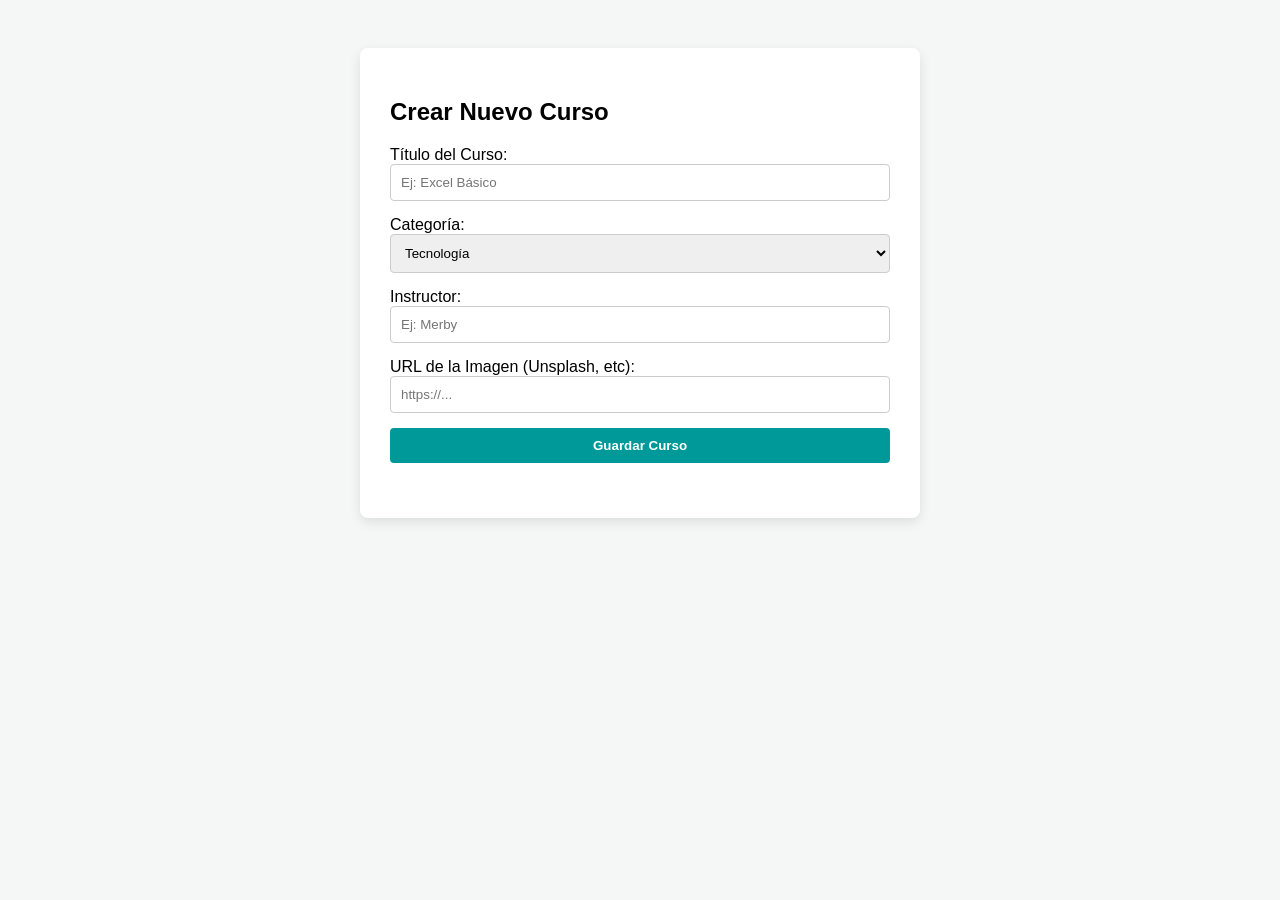
==== admin.html @ 97f037b5 "Create admin.html" ====
<!DOCTYPE html>
<html lang="es">
<head>
    <meta charset="UTF-8">
    <title>Admin - Nuevo Curso</title>
    <style>
        body { font-family: 'Inter', sans-serif; background: #f4f7f6; padding: 40px; }
        .admin-card { background: white; max-width: 500px; margin: 0 auto; padding: 30px; border-radius: 8px; box-shadow: 0 4px 12px rgba(0,0,0,0.1); }
        input, select, button { width: 100%; margin-bottom: 15px; padding: 10px; border: 1px solid #ccc; border-radius: 4px; box-sizing: border-box; }
        button { background: #009999; color: white; border: none; font-weight: bold; cursor: pointer; }
        button:hover { background: #007777; }
        #mensaje { text-align: center; font-weight: bold; margin-top: 10px; }
    </style>
</head>
<body>

<div class="admin-card">
    <h2>Crear Nuevo Curso</h2>
    <form id="courseForm">
        <label>Título del Curso:</label>
        <input type="text" id="title" required placeholder="Ej: Excel Básico">

        <label>Categoría:</label>
        <select id="category">
            <option value="tecnologia">Tecnología</option>
            <option value="liderazgo">Liderazgo</option>
            <option value="derechos">Derechos Humanos</option>
            <option value="finanzas">Finanzas</option>
        </select>

        <label>Instructor:</label>
        <input type="text" id="instructor" required placeholder="Ej: Merby">

        <label>URL de la Imagen (Unsplash, etc):</label>
        <input type="text" id="image_url" required placeholder="https://...">

        <button type="submit">Guardar Curso</button>
    </form>
    <div id="mensaje"></div>
</div>

<script>
    document.getElementById('courseForm').addEventListener('submit', async (e) => {
        e.preventDefault(); // Evita que la página recargue
        const btn = document.querySelector('button');
        const msgDiv = document.getElementById('mensaje');
        
        btn.textContent = "Guardando...";
        msgDiv.textContent = "";

        // Recolectar datos del form
        const datos = {
            title: document.getElementById('title').value,
            category: document.getElementById('category').value,
            instructor: document.getElementById('instructor').value,
            image_url: document.getElementById('image_url').value
        };

        try {
            // Enviar datos al backend
            const response = await fetch('https://api.ubuntuafroperuana.org/api/courses', {
                method: 'POST',
                headers: { 'Content-Type': 'application/json' },
                body: JSON.stringify(datos)
            });

            if(response.ok) {
                msgDiv.style.color = "green";
                msgDiv.textContent = "¡Curso creado con éxito!";
                document.getElementById('courseForm').reset(); // Limpiar formulario
            } else {
                msgDiv.style.color = "red";
                msgDiv.textContent = "Error al crear el curso.";
            }
        } catch (error) {
            msgDiv.style.color = "red";
            msgDiv.textContent = "Fallo de conexión con el servidor.";
        } finally {
            btn.textContent = "Guardar Curso";
        }
    });
</script>

</body>
</html>
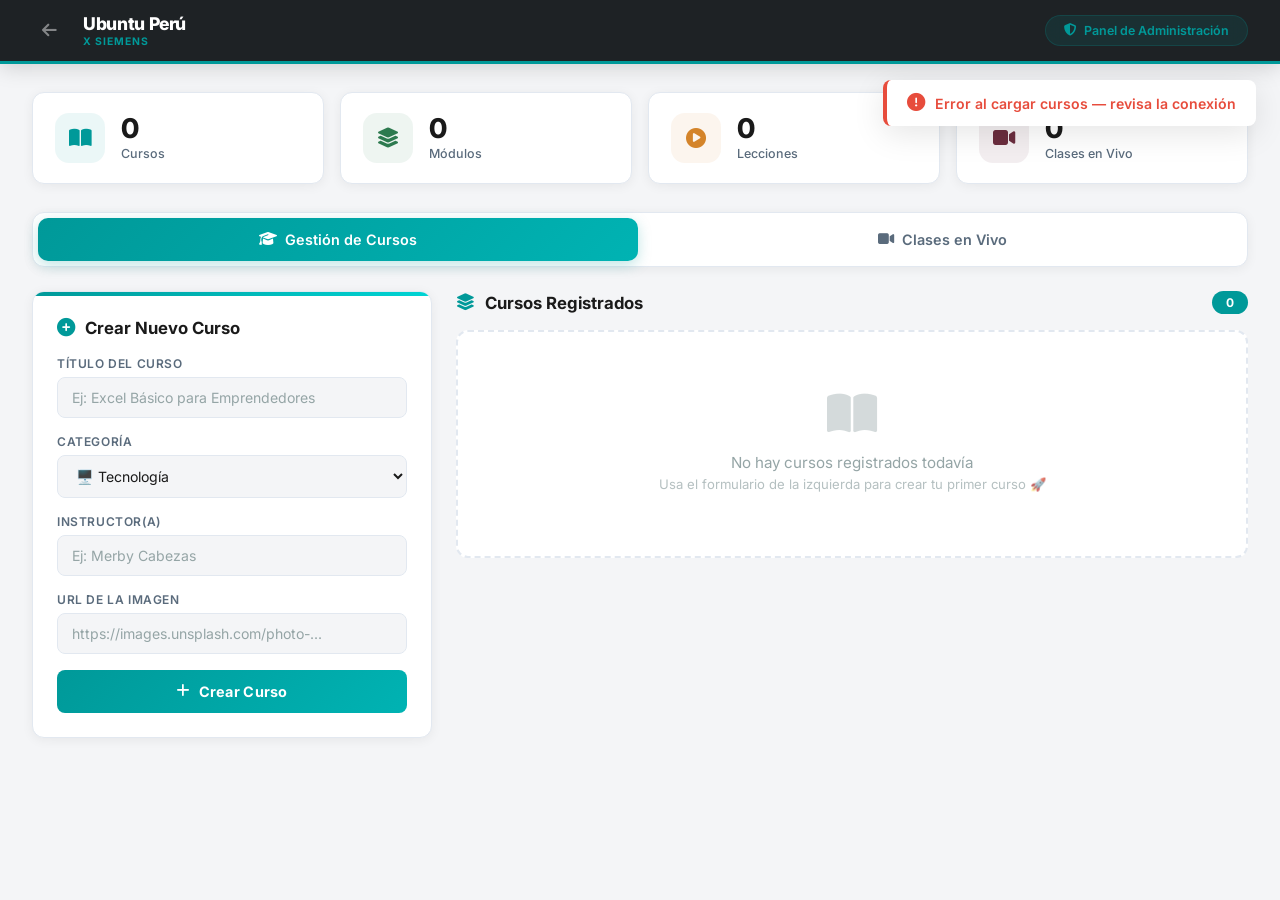
==== commit d914d60b: "Update admin.html" ====
--- a/admin.html
+++ b/admin.html
@@ -2,84 +2,1220 @@
 <html lang="es">
 <head>
     <meta charset="UTF-8">
-    <title>Admin - Nuevo Curso</title>
+    <meta name="viewport" content="width=device-width, initial-scale=1.0">
+    <title>Panel Admin — Ubuntu Perú E-Learning</title>
+    <meta name="description" content="Panel de administración para la plataforma educativa Ubuntu Perú.">
+    <link href="https://fonts.googleapis.com/css2?family=Inter:wght@300;400;500;600;700;800;900&display=swap" rel="stylesheet">
+    <link rel="stylesheet" href="https://cdnjs.cloudflare.com/ajax/libs/font-awesome/6.4.0/css/all.min.css">
     <style>
-        body { font-family: 'Inter', sans-serif; background: #f4f7f6; padding: 40px; }
-        .admin-card { background: white; max-width: 500px; margin: 0 auto; padding: 30px; border-radius: 8px; box-shadow: 0 4px 12px rgba(0,0,0,0.1); }
-        input, select, button { width: 100%; margin-bottom: 15px; padding: 10px; border: 1px solid #ccc; border-radius: 4px; box-sizing: border-box; }
-        button { background: #009999; color: white; border: none; font-weight: bold; cursor: pointer; }
-        button:hover { background: #007777; }
-        #mensaje { text-align: center; font-weight: bold; margin-top: 10px; }
+/* ═══════════════════════════════════════════════
+   UBUNTU PERÚ — ADMIN PANEL DESIGN SYSTEM
+   Premium, production-ready admin interface
+   ═══════════════════════════════════════════════ */
+
+:root {
+    --teal: #009999;
+    --teal-rgb: 0,153,153;
+    --teal-light: rgba(0,153,153,0.08);
+    --teal-glow: rgba(0,153,153,0.25);
+    --green: #2D7A4F;
+    --green-light: rgba(45,122,79,0.08);
+    --orange: #D4842A;
+    --orange-light: rgba(212,132,42,0.08);
+    --maroon: #6B2D3E;
+    --maroon-light: rgba(107,45,62,0.08);
+    --yellow: #E8A838;
+    --purple: #7c3aed;
+    --slate: #1E2225;
+    --slate-light: #2A3034;
+    --bg: #F4F5F7;
+    --card: #ffffff;
+    --text: #1a1a1a;
+    --text-sec: #5a6b7c;
+    --text-muted: #95a5a6;
+    --border: #e2e8f0;
+    --danger: #e74c3c;
+    --danger-light: rgba(231,76,60,0.08);
+    --radius: 12px;
+    --radius-sm: 8px;
+    --shadow: 0 2px 12px rgba(0,0,0,0.06);
+    --shadow-lg: 0 8px 32px rgba(0,0,0,0.1);
+    --transition: 0.3s cubic-bezier(0.25,0.8,0.25,1);
+}
+
+/* ── Reset ── */
+*,*::before,*::after { margin:0; padding:0; box-sizing:border-box; }
+body {
+    font-family: 'Inter', sans-serif;
+    background: var(--bg);
+    color: var(--text);
+    min-height: 100vh;
+    -webkit-font-smoothing: antialiased;
+}
+a { text-decoration:none; color:inherit; }
+button { cursor:pointer; border:none; background:none; font-family:inherit; }
+input, select, textarea { font-family:inherit; }
+::-webkit-scrollbar { width:6px; }
+::-webkit-scrollbar-track { background:transparent; }
+::-webkit-scrollbar-thumb { background:#cbd5e1; border-radius:4px; }
+
+/* ═══ HEADER ═══ */
+.admin-header {
+    background: var(--slate);
+    padding: 0 32px;
+    height: 64px;
+    display: flex;
+    align-items: center;
+    justify-content: space-between;
+    position: sticky;
+    top: 0;
+    z-index: 100;
+    border-bottom: 3px solid var(--teal);
+    box-shadow: 0 4px 20px rgba(0,0,0,0.15);
+}
+.header-left {
+    display: flex;
+    align-items: center;
+    gap: 16px;
+}
+.back-link {
+    color: rgba(255,255,255,0.45);
+    font-size: 1.05rem;
+    padding: 8px 10px;
+    border-radius: 8px;
+    transition: var(--transition);
+    display: flex;
+    align-items: center;
+}
+.back-link:hover { color: #fff; background: var(--slate-light); }
+.header-brand { display: flex; flex-direction: column; }
+.brand-name {
+    color: #fff;
+    font-weight: 800;
+    font-size: 1.1rem;
+    letter-spacing: -0.02em;
+    line-height: 1.2;
+}
+.brand-sub {
+    color: var(--teal);
+    font-size: 0.65rem;
+    font-weight: 700;
+    text-transform: uppercase;
+    letter-spacing: 0.1em;
+}
+.header-badge {
+    background: rgba(var(--teal-rgb),0.12);
+    color: var(--teal);
+    padding: 7px 18px;
+    border-radius: 50px;
+    font-size: 0.78rem;
+    font-weight: 600;
+    display: flex;
+    align-items: center;
+    gap: 8px;
+    border: 1px solid rgba(var(--teal-rgb),0.2);
+    backdrop-filter: blur(8px);
+}
+
+/* ═══ MAIN ═══ */
+.admin-main {
+    max-width: 1320px;
+    margin: 0 auto;
+    padding: 28px 32px 60px;
+}
+
+/* ═══ STATS ═══ */
+.stats-grid {
+    display: grid;
+    grid-template-columns: repeat(4, 1fr);
+    gap: 16px;
+    margin-bottom: 28px;
+}
+.stat-card {
+    background: var(--card);
+    border-radius: var(--radius);
+    padding: 20px 22px;
+    display: flex;
+    align-items: center;
+    gap: 16px;
+    box-shadow: var(--shadow);
+    transition: var(--transition);
+    border: 1px solid var(--border);
+}
+.stat-card:hover {
+    transform: translateY(-3px);
+    box-shadow: var(--shadow-lg);
+}
+.stat-icon {
+    width: 50px; height: 50px;
+    border-radius: 14px;
+    display: flex; align-items: center; justify-content: center;
+    font-size: 1.25rem;
+    flex-shrink: 0;
+}
+.teal-bg { background: var(--teal-light); color: var(--teal); }
+.green-bg { background: var(--green-light); color: var(--green); }
+.orange-bg { background: var(--orange-light); color: var(--orange); }
+.maroon-bg { background: var(--maroon-light); color: var(--maroon); }
+.stat-info { display: flex; flex-direction: column; }
+.stat-value { font-size: 1.7rem; font-weight: 800; letter-spacing: -0.03em; line-height: 1; }
+.stat-label { font-size: 0.78rem; color: var(--text-sec); font-weight: 500; margin-top: 4px; }
+
+/* ═══ TABS ═══ */
+.tabs-bar {
+    display: flex;
+    gap: 4px;
+    background: var(--card);
+    border-radius: var(--radius);
+    padding: 5px;
+    margin-bottom: 24px;
+    box-shadow: var(--shadow);
+    border: 1px solid var(--border);
+}
+.tab-btn {
+    flex: 1;
+    padding: 13px 20px;
+    border-radius: 10px;
+    font-size: 0.9rem;
+    font-weight: 600;
+    color: var(--text-sec);
+    transition: var(--transition);
+    display: flex; align-items: center; justify-content: center;
+    gap: 8px;
+}
+.tab-btn:hover { color: var(--text); background: var(--bg); }
+.tab-btn.active {
+    background: linear-gradient(135deg, var(--teal), #00b3b3);
+    color: #fff;
+    box-shadow: 0 4px 14px var(--teal-glow);
+}
+
+/* ═══ TAB PANELS ═══ */
+.tab-panel { display: none; animation: fadeSlideIn 0.4s ease; }
+.tab-panel.active { display: block; }
+@keyframes fadeSlideIn { from { opacity:0; transform:translateY(10px); } to { opacity:1; transform:translateY(0); } }
+
+/* ═══ ADMIN GRID ═══ */
+.admin-grid {
+    display: grid;
+    grid-template-columns: 400px 1fr;
+    gap: 24px;
+    align-items: start;
+}
+
+/* ═══ FORM CARD ═══ */
+.form-card {
+    background: var(--card);
+    border-radius: var(--radius);
+    box-shadow: var(--shadow);
+    overflow: hidden;
+    position: sticky;
+    top: 95px;
+    border: 1px solid var(--border);
+}
+.card-accent {
+    height: 4px;
+    background: linear-gradient(90deg, var(--teal), #00d4d4, var(--teal));
+    background-size: 200% 100%;
+    animation: shimmer 3s ease infinite;
+}
+@keyframes shimmer { 0%,100% { background-position:0% 50%; } 50% { background-position:100% 50%; } }
+.accent-maroon { background: linear-gradient(90deg, var(--maroon), #a34d66, var(--maroon)); background-size: 200% 100%; animation: shimmer 3s ease infinite; }
+.card-header { padding: 22px 24px 0; }
+.card-header h2 {
+    font-size: 1.05rem; font-weight: 700;
+    display: flex; align-items: center; gap: 10px;
+}
+.card-header h2 i { color: var(--teal); font-size: 1.15rem; }
+.form-card form { padding: 18px 24px 24px; }
+
+/* ═══ FORM INPUTS ═══ */
+.form-group { margin-bottom: 16px; }
+.form-group label {
+    display: block; font-size: 0.75rem; font-weight: 600;
+    color: var(--text-sec); margin-bottom: 6px;
+    text-transform: uppercase; letter-spacing: 0.05em;
+}
+.form-group input,
+.form-group select {
+    width: 100%; padding: 11px 14px;
+    border: 1.5px solid var(--border);
+    border-radius: var(--radius-sm);
+    font-size: 0.88rem;
+    background: var(--bg); color: var(--text);
+    transition: var(--transition); outline: none;
+}
+.form-group input:focus,
+.form-group select:focus {
+    border-color: var(--teal);
+    background: #fff;
+    box-shadow: 0 0 0 3px var(--teal-light);
+}
+.form-group input::placeholder { color: var(--text-muted); }
+.form-group select { cursor: pointer; }
+
+/* Image Preview */
+.image-preview {
+    margin-top: 10px; border-radius: var(--radius-sm);
+    overflow: hidden; display: none;
+    border: 2px solid var(--border);
+    background: #f8f9fa;
+}
+.image-preview img {
+    width: 100%; height: 160px;
+    object-fit: cover; display: block;
+}
+.image-preview.visible { display: block; animation: fadeSlideIn 0.3s ease; }
+
+/* Submit Buttons */
+.btn-submit {
+    width: 100%; padding: 13px;
+    background: linear-gradient(135deg, var(--teal), #00b3b3);
+    color: #fff; font-size: 0.9rem; font-weight: 700;
+    border-radius: var(--radius-sm);
+    display: flex; align-items: center; justify-content: center; gap: 8px;
+    transition: var(--transition); margin-top: 8px;
+    letter-spacing: 0.02em;
+}
+.btn-submit:hover {
+    transform: translateY(-2px);
+    box-shadow: 0 8px 24px var(--teal-glow);
+}
+.btn-submit:active { transform: translateY(0); }
+.btn-submit.btn-maroon {
+    background: linear-gradient(135deg, var(--maroon), #8e3d53);
+}
+.btn-submit.btn-maroon:hover { box-shadow: 0 8px 24px rgba(107,45,62,0.3); }
+.btn-submit:disabled { opacity: 0.55; cursor: not-allowed; transform: none !important; box-shadow: none !important; }
+
+/* ═══ LIST PANEL ═══ */
+.list-panel { min-height: 200px; }
+.list-header {
+    display: flex; align-items: center;
+    justify-content: space-between; margin-bottom: 16px;
+}
+.list-header h2 {
+    font-size: 1.05rem; font-weight: 700;
+    display: flex; align-items: center; gap: 10px;
+}
+.list-header h2 i { color: var(--teal); }
+.count-badge {
+    background: var(--teal); color: #fff;
+    font-size: 0.75rem; font-weight: 700;
+    padding: 4px 14px; border-radius: 50px;
+    min-width: 28px; text-align: center;
+}
+.badge-maroon { background: var(--maroon); }
+
+/* ═══ COURSE ACCORDION ═══ */
+.course-accordion {
+    background: var(--card);
+    border-radius: var(--radius);
+    box-shadow: var(--shadow);
+    margin-bottom: 12px;
+    border: 1px solid var(--border);
+    overflow: hidden;
+    transition: var(--transition);
+}
+.course-accordion:hover { box-shadow: var(--shadow-lg); }
+.course-accordion-header {
+    display: flex; align-items: center;
+    padding: 16px 20px; cursor: pointer;
+    gap: 14px; transition: var(--transition);
+}
+.course-accordion-header:hover { background: rgba(0,0,0,0.015); }
+.course-thumb {
+    width: 58px; height: 58px;
+    border-radius: 10px; object-fit: cover;
+    flex-shrink: 0; border: 2px solid var(--border);
+}
+.course-acc-info { flex: 1; min-width: 0; }
+.course-acc-title {
+    font-size: 0.95rem; font-weight: 700; margin-bottom: 5px;
+    white-space: nowrap; overflow: hidden; text-overflow: ellipsis;
+}
+.course-acc-meta {
+    display: flex; align-items: center; gap: 10px; flex-wrap: wrap;
+    font-size: 0.76rem; color: var(--text-sec);
+}
+.cat-badge {
+    padding: 2px 9px; border-radius: 5px;
+    font-size: 0.68rem; font-weight: 700;
+    text-transform: uppercase; letter-spacing: 0.04em;
+}
+.cat-tecnologia { background: var(--teal-light); color: var(--teal); }
+.cat-liderazgo { background: var(--green-light); color: var(--green); }
+.cat-derechos { background: var(--orange-light); color: var(--orange); }
+.cat-finanzas { background: var(--maroon-light); color: var(--maroon); }
+.cat-salud { background: var(--green-light); color: var(--green); }
+.cat-arte { background: rgba(232,168,56,0.1); color: #b8860b; }
+
+.course-acc-actions {
+    display: flex; align-items: center; gap: 6px; flex-shrink: 0;
+}
+.btn-icon {
+    width: 36px; height: 36px;
+    border-radius: 8px; display: flex;
+    align-items: center; justify-content: center;
+    font-size: 0.82rem; transition: var(--transition);
+    color: var(--text-muted);
+}
+.btn-icon:hover { background: var(--bg); color: var(--text); }
+.btn-icon.btn-delete:hover { background: var(--danger-light); color: var(--danger); }
+.btn-icon .chevron { transition: transform var(--transition); font-size: 0.8rem; }
+.course-accordion.open .course-acc-actions > .btn-icon:last-child .chevron { transform: rotate(180deg); }
+
+/* Accordion Body */
+.course-acc-body {
+    max-height: 0; overflow: hidden;
+    transition: max-height 0.45s cubic-bezier(0.25,0.8,0.25,1);
+    border-top: 0px solid var(--border);
+}
+.course-accordion.open .course-acc-body {
+    max-height: 3000px;
+    border-top-width: 1px;
+}
+.acc-body-inner { padding: 18px 20px; }
+
+/* Module add form */
+.inline-form {
+    display: flex; gap: 8px; margin-bottom: 14px;
+}
+.inline-form input {
+    flex: 1; padding: 9px 12px;
+    border: 1.5px solid var(--border);
+    border-radius: var(--radius-sm);
+    font-size: 0.85rem; background: var(--bg);
+    outline: none; transition: var(--transition);
+}
+.inline-form input:focus {
+    border-color: var(--teal);
+    box-shadow: 0 0 0 3px var(--teal-light);
+    background: #fff;
+}
+.inline-form button {
+    padding: 9px 18px;
+    background: var(--teal); color: #fff;
+    border-radius: var(--radius-sm);
+    font-size: 0.8rem; font-weight: 600;
+    white-space: nowrap; transition: var(--transition);
+    display: flex; align-items: center; gap: 5px;
+}
+.inline-form button:hover { background: #00b3b3; transform: translateY(-1px); }
+
+/* ═══ MODULE ITEM ═══ */
+.module-item {
+    background: var(--bg); border-radius: var(--radius-sm);
+    margin-bottom: 8px; border: 1px solid var(--border);
+    overflow: hidden; transition: var(--transition);
+}
+.module-item:hover { border-color: #c8d5e0; }
+.module-header {
+    display: flex; align-items: center;
+    padding: 11px 14px; gap: 10px;
+    cursor: pointer; transition: var(--transition);
+}
+.module-header:hover { background: #eaeff3; }
+.module-header i.module-icon { color: var(--green); font-size: 0.95rem; }
+.module-title { flex: 1; font-size: 0.88rem; font-weight: 600; }
+.module-count {
+    font-size: 0.72rem; color: var(--text-muted);
+    font-weight: 500; background: var(--card);
+    padding: 2px 8px; border-radius: 4px;
+}
+.module-header .chevron-sm {
+    font-size: 0.65rem; color: var(--text-muted);
+    transition: transform var(--transition);
+}
+.module-item.open .module-header .chevron-sm { transform: rotate(180deg); }
+
+/* Module Body */
+.module-body {
+    max-height: 0; overflow: hidden;
+    transition: max-height 0.35s ease;
+}
+.module-item.open .module-body { max-height: 1500px; }
+.module-body-inner {
+    padding: 10px 14px 14px;
+    border-top: 1px solid var(--border);
+}
+
+/* ═══ LESSON ITEM ═══ */
+.lesson-item {
+    display: flex; align-items: center;
+    gap: 10px; padding: 8px 10px;
+    border-radius: 8px; margin-bottom: 6px;
+    background: var(--card); border: 1px solid var(--border);
+    transition: var(--transition);
+}
+.lesson-item:hover { border-color: var(--teal); box-shadow: 0 2px 8px rgba(0,0,0,0.04); }
+.lesson-thumb {
+    width: 72px; height: 40px;
+    border-radius: 5px; object-fit: cover;
+    flex-shrink: 0; background: #e2e8f0;
+}
+.lesson-info { flex: 1; min-width: 0; }
+.lesson-name {
+    font-size: 0.82rem; font-weight: 600;
+    white-space: nowrap; overflow: hidden; text-overflow: ellipsis;
+}
+.lesson-yt-id {
+    font-size: 0.7rem; color: var(--text-muted);
+    display: flex; align-items: center; gap: 4px; margin-top: 2px;
+}
+.lesson-yt-id i { color: #e74c3c; }
+
+/* Lesson form */
+.lesson-form {
+    display: flex; gap: 6px; margin-top: 10px; flex-wrap: wrap;
+}
+.lesson-form input {
+    flex: 1; min-width: 90px; padding: 8px 10px;
+    border: 1.5px solid var(--border); border-radius: 6px;
+    font-size: 0.82rem; background: var(--card);
+    outline: none; transition: var(--transition);
+}
+.lesson-form input:focus {
+    border-color: var(--green);
+    box-shadow: 0 0 0 3px var(--green-light);
+}
+.lesson-form button {
+    padding: 8px 14px; background: var(--green);
+    color: #fff; border-radius: 6px;
+    font-size: 0.78rem; font-weight: 600;
+    white-space: nowrap; transition: var(--transition);
+    display: flex; align-items: center; gap: 4px;
+}
+.lesson-form button:hover { background: #349b5e; }
+
+/* ═══ LIVE CLASS CARD ═══ */
+.live-card {
+    background: var(--card); border-radius: var(--radius);
+    box-shadow: var(--shadow); padding: 18px 20px;
+    margin-bottom: 12px; border: 1px solid var(--border);
+    display: flex; align-items: center; gap: 16px;
+    transition: var(--transition);
+}
+.live-card:hover { box-shadow: var(--shadow-lg); transform: translateY(-2px); }
+.live-date-badge {
+    background: var(--maroon-light); color: var(--maroon);
+    border-radius: 12px; padding: 10px 14px;
+    text-align: center; flex-shrink: 0; min-width: 58px;
+}
+.live-date-day { font-size: 1.4rem; font-weight: 800; display: block; line-height: 1; }
+.live-date-month {
+    font-size: 0.62rem; font-weight: 700;
+    text-transform: uppercase; letter-spacing: 0.04em; margin-top: 2px;
+}
+.live-card-info { flex: 1; min-width: 0; }
+.live-card-title { font-size: 0.95rem; font-weight: 700; margin-bottom: 5px; }
+.live-card-meta {
+    font-size: 0.78rem; color: var(--text-sec);
+    display: flex; align-items: center; gap: 6px; flex-wrap: wrap;
+}
+.live-card-meta a { color: var(--teal); font-weight: 600; }
+.live-card-meta a:hover { text-decoration: underline; }
+.live-zoom-btn {
+    padding: 9px 16px; background: var(--teal-light);
+    color: var(--teal); border-radius: var(--radius-sm);
+    font-size: 0.78rem; font-weight: 600; transition: var(--transition);
+    white-space: nowrap; display: inline-flex; align-items: center; gap: 5px;
+}
+.live-zoom-btn:hover { background: var(--teal); color: #fff; }
+
+/* ═══ EMPTY STATE ═══ */
+.empty-state {
+    text-align: center; padding: 60px 24px;
+    color: var(--text-muted);
+    background: var(--card); border-radius: var(--radius);
+    border: 2px dashed var(--border);
+}
+.empty-state i { font-size: 2.8rem; margin-bottom: 16px; display: block; opacity: 0.4; }
+.empty-state p { font-size: 0.95rem; margin-bottom: 4px; }
+.empty-state .empty-sub { font-size: 0.82rem; opacity: 0.7; }
+
+/* ═══ TOAST ═══ */
+.toast-container {
+    position: fixed; top: 80px; right: 24px;
+    z-index: 9999; display: flex;
+    flex-direction: column; gap: 8px;
+    pointer-events: none;
+}
+.toast {
+    pointer-events: auto;
+    background: var(--card); border-radius: var(--radius-sm);
+    padding: 14px 20px; box-shadow: var(--shadow-lg);
+    display: flex; align-items: center; gap: 10px;
+    font-size: 0.88rem; font-weight: 600;
+    transform: translateX(120%);
+    transition: transform 0.35s cubic-bezier(0.34,1.56,0.64,1);
+    max-width: 380px;
+}
+.toast.show { transform: translateX(0); }
+.toast.success { border-left: 4px solid var(--green); color: var(--green); }
+.toast.error { border-left: 4px solid var(--danger); color: var(--danger); }
+.toast i { font-size: 1.15rem; flex-shrink: 0; }
+
+/* ═══ SPINNER ═══ */
+.spinner {
+    display: inline-block; width: 16px; height: 16px;
+    border: 2.5px solid rgba(255,255,255,0.3);
+    border-top-color: #fff; border-radius: 50%;
+    animation: spin 0.6s linear infinite;
+}
+@keyframes spin { to { transform: rotate(360deg); } }
+
+/* ═══ SECTION DIVIDER ═══ */
+.section-divider {
+    display: flex; align-items: center; gap: 10px;
+    margin: 12px 0 10px; font-size: 0.72rem;
+    font-weight: 600; color: var(--text-muted);
+    text-transform: uppercase; letter-spacing: 0.06em;
+}
+.section-divider::after {
+    content: ''; flex: 1; height: 1px; background: var(--border);
+}
+
+/* ═══ RESPONSIVE ═══ */
+@media (max-width: 1100px) {
+    .admin-grid { grid-template-columns: 360px 1fr; }
+}
+@media (max-width: 900px) {
+    .admin-grid { grid-template-columns: 1fr; }
+    .form-card { position: static; }
+}
+@media (max-width: 768px) {
+    .stats-grid { grid-template-columns: repeat(2, 1fr); }
+    .admin-main { padding: 20px 16px 60px; }
+    .admin-header { padding: 0 16px; }
+    .header-badge span { display: none; }
+}
+@media (max-width: 480px) {
+    .stats-grid { grid-template-columns: 1fr; }
+    .tabs-bar { flex-direction: column; }
+    .inline-form { flex-direction: column; }
+    .lesson-form { flex-direction: column; }
+    .live-card { flex-direction: column; text-align: center; }
+    .live-card .live-zoom-btn { width: 100%; justify-content: center; }
+    .course-accordion-header { flex-wrap: wrap; }
+}
     </style>
 </head>
 <body>
 
-<div class="admin-card">
-    <h2>Crear Nuevo Curso</h2>
-    <form id="courseForm">
-        <label>Título del Curso:</label>
-        <input type="text" id="title" required placeholder="Ej: Excel Básico">
-
-        <label>Categoría:</label>
-        <select id="category">
-            <option value="tecnologia">Tecnología</option>
-            <option value="liderazgo">Liderazgo</option>
-            <option value="derechos">Derechos Humanos</option>
-            <option value="finanzas">Finanzas</option>
-        </select>
-
-        <label>Instructor:</label>
-        <input type="text" id="instructor" required placeholder="Ej: Merby">
-
-        <label>URL de la Imagen (Unsplash, etc):</label>
-        <input type="text" id="image_url" required placeholder="https://...">
-
-        <button type="submit">Guardar Curso</button>
-    </form>
-    <div id="mensaje"></div>
-</div>
+    <!-- ═══ HEADER ═══ -->
+    <header class="admin-header">
+        <div class="header-left">
+            <a href="index.html" class="back-link" title="Volver al sitio"><i class="fa-solid fa-arrow-left"></i></a>
+            <div class="header-brand">
+                <span class="brand-name">Ubuntu Perú</span>
+                <span class="brand-sub">x Siemens</span>
+            </div>
+        </div>
+        <div class="header-badge">
+            <i class="fa-solid fa-shield-halved"></i>
+            <span>Panel de Administración</span>
+        </div>
+    </header>
+
+    <!-- ═══ MAIN CONTENT ═══ -->
+    <main class="admin-main">
+
+        <!-- Stats Dashboard -->
+        <section class="stats-grid">
+            <div class="stat-card">
+                <div class="stat-icon teal-bg"><i class="fa-solid fa-book-open"></i></div>
+                <div class="stat-info">
+                    <span class="stat-value" id="statCursos">—</span>
+                    <span class="stat-label">Cursos</span>
+                </div>
+            </div>
+            <div class="stat-card">
+                <div class="stat-icon green-bg"><i class="fa-solid fa-layer-group"></i></div>
+                <div class="stat-info">
+                    <span class="stat-value" id="statModulos">—</span>
+                    <span class="stat-label">Módulos</span>
+                </div>
+            </div>
+            <div class="stat-card">
+                <div class="stat-icon orange-bg"><i class="fa-solid fa-play-circle"></i></div>
+                <div class="stat-info">
+                    <span class="stat-value" id="statLecciones">—</span>
+                    <span class="stat-label">Lecciones</span>
+                </div>
+            </div>
+            <div class="stat-card">
+                <div class="stat-icon maroon-bg"><i class="fa-solid fa-video"></i></div>
+                <div class="stat-info">
+                    <span class="stat-value" id="statClases">—</span>
+                    <span class="stat-label">Clases en Vivo</span>
+                </div>
+            </div>
+        </section>
+
+        <!-- Tab Bar -->
+        <div class="tabs-bar">
+            <button class="tab-btn active" data-tab="cursos">
+                <i class="fa-solid fa-graduation-cap"></i> Gestión de Cursos
+            </button>
+            <button class="tab-btn" data-tab="live">
+                <i class="fa-solid fa-video"></i> Clases en Vivo
+            </button>
+        </div>
+
+        <!-- ═══ TAB: CURSOS ═══ -->
+        <div class="tab-panel active" id="panel-cursos">
+            <div class="admin-grid">
+
+                <!-- Create Course Form -->
+                <div class="form-card">
+                    <div class="card-accent"></div>
+                    <div class="card-header">
+                        <h2><i class="fa-solid fa-plus-circle"></i> Crear Nuevo Curso</h2>
+                    </div>
+                    <form id="courseForm">
+                        <div class="form-group">
+                            <label for="courseTitle">Título del Curso</label>
+                            <input type="text" id="courseTitle" required placeholder="Ej: Excel Básico para Emprendedores">
+                        </div>
+                        <div class="form-group">
+                            <label for="courseCategory">Categoría</label>
+                            <select id="courseCategory">
+                                <option value="tecnologia">🖥️  Tecnología</option>
+                                <option value="liderazgo">🎯  Liderazgo</option>
+                                <option value="derechos">⚖️  Derechos Humanos</option>
+                                <option value="finanzas">💰  Finanzas</option>
+                                <option value="salud">🏥  Salud</option>
+                                <option value="arte">🎨  Arte y Cultura</option>
+                            </select>
+                        </div>
+                        <div class="form-group">
+                            <label for="courseInstructor">Instructor(a)</label>
+                            <input type="text" id="courseInstructor" required placeholder="Ej: Merby Cabezas">
+                        </div>
+                        <div class="form-group">
+                            <label for="courseImage">URL de la Imagen</label>
+                            <input type="url" id="courseImage" required placeholder="https://images.unsplash.com/photo-...">
+                            <div class="image-preview" id="imagePreview"></div>
+                        </div>
+                        <button type="submit" class="btn-submit" id="courseSubmitBtn">
+                            <i class="fa-solid fa-plus"></i> Crear Curso
+                        </button>
+                    </form>
+                </div>
+
+                <!-- Courses List -->
+                <div class="list-panel">
+                    <div class="list-header">
+                        <h2><i class="fa-solid fa-layer-group"></i> Cursos Registrados</h2>
+                        <span class="count-badge" id="coursesCount">0</span>
+                    </div>
+                    <div id="coursesList"></div>
+                </div>
+
+            </div>
+        </div>
+
+        <!-- ═══ TAB: CLASES EN VIVO ═══ -->
+        <div class="tab-panel" id="panel-live">
+            <div class="admin-grid">
+
+                <!-- Create Live Class Form -->
+                <div class="form-card">
+                    <div class="card-accent accent-maroon"></div>
+                    <div class="card-header">
+                        <h2><i class="fa-solid fa-video" style="color:var(--maroon);"></i> Programar Clase en Vivo</h2>
+                    </div>
+                    <form id="liveClassForm">
+                        <div class="form-group">
+                            <label for="liveTitle">Título de la Clase</label>
+                            <input type="text" id="liveTitle" required placeholder="Ej: Taller de Liderazgo Comunitario">
+                        </div>
+                        <div class="form-group">
+                            <label for="liveZoomLink">Enlace de Zoom</label>
+                            <input type="url" id="liveZoomLink" required placeholder="https://zoom.us/j/123456789">
+                        </div>
+                        <div class="form-group">
+                            <label for="liveDate">Fecha y Hora</label>
+                            <input type="datetime-local" id="liveDate">
+                        </div>
+                        <button type="submit" class="btn-submit btn-maroon" id="liveSubmitBtn">
+                            <i class="fa-solid fa-calendar-plus"></i> Programar Clase
+                        </button>
+                    </form>
+                </div>
+
+                <!-- Live Classes List -->
+                <div class="list-panel">
+                    <div class="list-header">
+                        <h2><i class="fa-solid fa-calendar-days" style="color:var(--maroon);"></i> Clases Programadas</h2>
+                        <span class="count-badge badge-maroon" id="liveCount">0</span>
+                    </div>
+                    <div id="liveClassesList"></div>
+                </div>
+
+            </div>
+        </div>
+
+    </main>
+
+    <!-- Toast Container -->
+    <div id="toastContainer" class="toast-container"></div>
 
 <script>
+/* ═══════════════════════════════════════════════
+   ADMIN PANEL — LOGIC
+   CRUD completo para Cursos, Módulos, Lecciones
+   y Clases en Vivo
+   ═══════════════════════════════════════════════ */
+
+// ═══ CONFIG ═══
+const API = 'https://api.ubuntuafroperuana.org';
+
+// ═══ STATE ═══
+let courses = [];
+let liveClasses = [];
+
+// ═══ CATEGORY MAP ═══
+const CAT_LABELS = {
+    tecnologia: 'Tecnología', liderazgo: 'Liderazgo',
+    derechos: 'Derechos Humanos', finanzas: 'Finanzas',
+    salud: 'Salud', arte: 'Arte y Cultura'
+};
+
+// ═══ INIT ═══
+document.addEventListener('DOMContentLoaded', () => {
+    loadAll();
+    setupForms();
+    setupTabs();
+    setupImagePreview();
+});
+
+async function loadAll() {
+    await Promise.all([loadCourses(), loadLiveClasses()]);
+}
+
+// ═══ TABS ═══
+function setupTabs() {
+    document.querySelectorAll('.tab-btn').forEach(btn => {
+        btn.addEventListener('click', () => {
+            document.querySelectorAll('.tab-btn').forEach(b => b.classList.remove('active'));
+            document.querySelectorAll('.tab-panel').forEach(p => p.classList.remove('active'));
+            btn.classList.add('active');
+            document.getElementById(`panel-${btn.dataset.tab}`).classList.add('active');
+        });
+    });
+}
+
+// ═══ IMAGE PREVIEW ═══
+function setupImagePreview() {
+    const input = document.getElementById('courseImage');
+    const preview = document.getElementById('imagePreview');
+    let timeout;
+    input.addEventListener('input', () => {
+        clearTimeout(timeout);
+        timeout = setTimeout(() => {
+            const url = input.value.trim();
+            if (url && (url.startsWith('http://') || url.startsWith('https://'))) {
+                preview.innerHTML = `<img src="${escapeHtml(url)}" onerror="this.parentElement.classList.remove('visible')" onload="this.parentElement.classList.add('visible')">`;
+            } else {
+                preview.classList.remove('visible');
+                preview.innerHTML = '';
+            }
+        }, 600);
+    });
+}
+
+// ═══ FORMS ═══
+function setupForms() {
+    // Course form
     document.getElementById('courseForm').addEventListener('submit', async (e) => {
-        e.preventDefault(); // Evita que la página recargue
-        const btn = document.querySelector('button');
-        const msgDiv = document.getElementById('mensaje');
-        
-        btn.textContent = "Guardando...";
-        msgDiv.textContent = "";
-
-        // Recolectar datos del form
-        const datos = {
-            title: document.getElementById('title').value,
-            category: document.getElementById('category').value,
-            instructor: document.getElementById('instructor').value,
-            image_url: document.getElementById('image_url').value
-        };
-
+        e.preventDefault();
+        const btn = document.getElementById('courseSubmitBtn');
+        const orig = btn.innerHTML;
+        btn.innerHTML = '<span class="spinner"></span> Creando...';
+        btn.disabled = true;
         try {
-            // Enviar datos al backend
-            const response = await fetch('https://api.ubuntuafroperuana.org/api/courses', {
+            const res = await fetch(`${API}/api/courses`, {
                 method: 'POST',
                 headers: { 'Content-Type': 'application/json' },
-                body: JSON.stringify(datos)
+                body: JSON.stringify({
+                    title: document.getElementById('courseTitle').value.trim(),
+                    category: document.getElementById('courseCategory').value,
+                    instructor: document.getElementById('courseInstructor').value.trim(),
+                    image_url: document.getElementById('courseImage').value.trim()
+                })
             });
-
-            if(response.ok) {
-                msgDiv.style.color = "green";
-                msgDiv.textContent = "¡Curso creado con éxito!";
-                document.getElementById('courseForm').reset(); // Limpiar formulario
+            if (res.ok) {
+                showToast('¡Curso creado con éxito!', 'success');
+                e.target.reset();
+                document.getElementById('imagePreview').classList.remove('visible');
+                document.getElementById('imagePreview').innerHTML = '';
+                await loadCourses();
             } else {
-                msgDiv.style.color = "red";
-                msgDiv.textContent = "Error al crear el curso.";
+                const err = await res.json().catch(() => ({}));
+                showToast(err.detail || 'Error al crear el curso', 'error');
             }
-        } catch (error) {
-            msgDiv.style.color = "red";
-            msgDiv.textContent = "Fallo de conexión con el servidor.";
+        } catch (err) {
+            showToast('No se pudo conectar con el servidor', 'error');
         } finally {
-            btn.textContent = "Guardar Curso";
+            btn.innerHTML = orig;
+            btn.disabled = false;
         }
     });
+
+    // Live class form
+    document.getElementById('liveClassForm').addEventListener('submit', async (e) => {
+        e.preventDefault();
+        const btn = document.getElementById('liveSubmitBtn');
+        const orig = btn.innerHTML;
+        btn.innerHTML = '<span class="spinner"></span> Guardando...';
+        btn.disabled = true;
+        try {
+            const res = await fetch(`${API}/api/live-classes`, {
+                method: 'POST',
+                headers: { 'Content-Type': 'application/json' },
+                body: JSON.stringify({
+                    title: document.getElementById('liveTitle').value.trim(),
+                    zoom_link: document.getElementById('liveZoomLink').value.trim(),
+                    scheduled_at: document.getElementById('liveDate').value || null
+                })
+            });
+            if (res.ok) {
+                showToast('¡Clase en vivo programada!', 'success');
+                e.target.reset();
+                await loadLiveClasses();
+            } else {
+                showToast('Error al crear la clase', 'error');
+            }
+        } catch (err) {
+            showToast('No se pudo conectar con el servidor', 'error');
+        } finally {
+            btn.innerHTML = orig;
+            btn.disabled = false;
+        }
+    });
+}
+
+// ═══ LOAD DATA ═══
+async function loadCourses() {
+    const openState = getOpenState();
+    try {
+        const res = await fetch(`${API}/api/courses`);
+        if (!res.ok) throw new Error('API error');
+        courses = await res.json();
+    } catch (err) {
+        courses = [];
+        showToast('Error al cargar cursos — revisa la conexión', 'error');
+    }
+    renderCourses();
+    restoreOpenState(openState);
+    updateStats();
+}
+
+async function loadLiveClasses() {
+    try {
+        const res = await fetch(`${API}/api/live-classes`);
+        if (!res.ok) throw new Error('API error');
+        liveClasses = await res.json();
+    } catch (err) {
+        liveClasses = [];
+    }
+    renderLiveClasses();
+    updateStats();
+}
+
+// ═══ ACCORDION STATE ═══
+function getOpenState() {
+    const state = { courses: [], modules: [] };
+    document.querySelectorAll('.course-accordion.open').forEach(el => state.courses.push(el.id));
+    document.querySelectorAll('.module-item.open').forEach(el => state.modules.push(el.id));
+    return state;
+}
+
+function restoreOpenState(state) {
+    (state.courses || []).forEach(id => {
+        const el = document.getElementById(id);
+        if (el) el.classList.add('open');
+    });
+    (state.modules || []).forEach(id => {
+        const el = document.getElementById(id);
+        if (el) el.classList.add('open');
+    });
+}
+
+// ═══ RENDER COURSES ═══
+function renderCourses() {
+    const container = document.getElementById('coursesList');
+    document.getElementById('coursesCount').textContent = courses.length;
+
+    if (courses.length === 0) {
+        container.innerHTML = `
+            <div class="empty-state">
+                <i class="fa-solid fa-book-open"></i>
+                <p>No hay cursos registrados todavía</p>
+                <p class="empty-sub">Usa el formulario de la izquierda para crear tu primer curso 🚀</p>
+            </div>`;
+        return;
+    }
+
+    container.innerHTML = courses.map(c => {
+        const modules = c.modules || [];
+        const totalLessons = modules.reduce((s, m) => s + (m.lessons || []).length, 0);
+
+        return `
+        <div class="course-accordion" id="course-${c.id}">
+            <div class="course-accordion-header" onclick="toggleAccordion('course-${c.id}')">
+                <img src="${escapeHtml(c.image_url)}" alt="${escapeHtml(c.title)}" class="course-thumb"
+                     onerror="this.style.background='var(--teal-light)';this.style.border='none';this.src='data:image/svg+xml,%3Csvg xmlns=%22http://www.w3.org/2000/svg%22 width=%2258%22 height=%2258%22%3E%3Crect fill=%22%23e0f5f5%22 width=%2258%22 height=%2258%22 rx=%2210%22/%3E%3Ctext x=%2229%22 y=%2236%22 text-anchor=%22middle%22 font-size=%2222%22%3E📚%3C/text%3E%3C/svg%3E'">
+                <div class="course-acc-info">
+                    <div class="course-acc-title">${escapeHtml(c.title)}</div>
+                    <div class="course-acc-meta">
+                        <span class="cat-badge cat-${c.category}">${CAT_LABELS[c.category] || c.category}</span>
+                        <span><i class="fa-solid fa-user"></i> ${escapeHtml(c.instructor)}</span>
+                        <span>${modules.length} módulo${modules.length !== 1 ? 's' : ''} · ${totalLessons} lección${totalLessons !== 1 ? 'es' : ''}</span>
+                    </div>
+                </div>
+                <div class="course-acc-actions">
+                    <button class="btn-icon btn-delete" onclick="event.stopPropagation(); deleteCourse(${c.id})" title="Eliminar curso">
+                        <i class="fa-solid fa-trash-can"></i>
+                    </button>
+                    <button class="btn-icon">
+                        <i class="fa-solid fa-chevron-down chevron"></i>
+                    </button>
+                </div>
+            </div>
+            <div class="course-acc-body">
+                <div class="acc-body-inner">
+                    <div class="section-divider"><span>Módulos</span></div>
+                    <div class="inline-form">
+                        <input type="text" placeholder="Nombre del nuevo módulo..." id="modInput-${c.id}"
+                               onkeydown="if(event.key==='Enter'){event.preventDefault();addModule(${c.id});}">
+                        <button onclick="addModule(${c.id})"><i class="fa-solid fa-plus"></i> Agregar</button>
+                    </div>
+                    ${modules.length === 0
+                        ? '<p style="color:var(--text-muted);font-size:0.82rem;text-align:center;padding:12px 0;">Sin módulos aún — agrega el primero arriba ☝️</p>'
+                        : modules.map(m => renderModule(m)).join('')
+                    }
+                </div>
+            </div>
+        </div>`;
+    }).join('');
+}
+
+function renderModule(m) {
+    const lessons = m.lessons || [];
+    return `
+    <div class="module-item" id="module-${m.id}">
+        <div class="module-header" onclick="toggleModule('module-${m.id}')">
+            <i class="fa-solid fa-folder-open module-icon"></i>
+            <span class="module-title">${escapeHtml(m.title)}</span>
+            <span class="module-count">${lessons.length} lección${lessons.length !== 1 ? 'es' : ''}</span>
+            <button class="btn-icon btn-delete" onclick="event.stopPropagation(); deleteModule(${m.id})" title="Eliminar módulo">
+                <i class="fa-solid fa-trash-can"></i>
+            </button>
+            <i class="fa-solid fa-chevron-down chevron-sm"></i>
+        </div>
+        <div class="module-body">
+            <div class="module-body-inner">
+                ${lessons.map(l => `
+                    <div class="lesson-item">
+                        <img src="https://img.youtube.com/vi/${escapeHtml(l.youtube_id)}/mqdefault.jpg"
+                             alt="${escapeHtml(l.title)}" class="lesson-thumb"
+                             onerror="this.src='data:image/svg+xml,%3Csvg xmlns=%22http://www.w3.org/2000/svg%22 width=%2272%22 height=%2240%22%3E%3Crect fill=%22%23e2e8f0%22 width=%2272%22 height=%2240%22 rx=%224%22/%3E%3Ctext x=%2236%22 y=%2226%22 text-anchor=%22middle%22 fill=%22%2395a5a6%22 font-size=%2216%22%3E▶%3C/text%3E%3C/svg%3E'">
+                        <div class="lesson-info">
+                            <div class="lesson-name">${escapeHtml(l.title)}</div>
+                            <div class="lesson-yt-id"><i class="fa-brands fa-youtube"></i> ${escapeHtml(l.youtube_id)}</div>
+                        </div>
+                        <button class="btn-icon btn-delete" onclick="deleteLesson(${l.id})" title="Eliminar lección">
+                            <i class="fa-solid fa-trash-can"></i>
+                        </button>
+                    </div>
+                `).join('')}
+                <div class="lesson-form">
+                    <input type="text" placeholder="Título de la lección" id="lesTitle-${m.id}"
+                           onkeydown="if(event.key==='Enter'){event.preventDefault();addLesson(${m.id});}">
+                    <input type="text" placeholder="YouTube ID o URL" id="lesYt-${m.id}"
+                           onkeydown="if(event.key==='Enter'){event.preventDefault();addLesson(${m.id});}">
+                    <button onclick="addLesson(${m.id})"><i class="fa-solid fa-plus"></i> Agregar</button>
+                </div>
+            </div>
+        </div>
+    </div>`;
+}
+
+// ═══ RENDER LIVE CLASSES ═══
+function renderLiveClasses() {
+    const container = document.getElementById('liveClassesList');
+    document.getElementById('liveCount').textContent = liveClasses.length;
+
+    if (liveClasses.length === 0) {
+        container.innerHTML = `
+            <div class="empty-state">
+                <i class="fa-solid fa-video"></i>
+                <p>No hay clases programadas</p>
+                <p class="empty-sub">Programa una clase en vivo con enlace de Zoom 📹</p>
+            </div>`;
+        return;
+    }
+
+    const months = ['Ene','Feb','Mar','Abr','May','Jun','Jul','Ago','Sep','Oct','Nov','Dic'];
+
+    container.innerHTML = liveClasses.map(c => {
+        let dateBlock;
+        let timeStr = 'Por definir';
+        if (c.scheduled_at) {
+            const d = new Date(c.scheduled_at);
+            dateBlock = `<div class="live-date-badge"><span class="live-date-day">${d.getDate()}</span><span class="live-date-month">${months[d.getMonth()]}</span></div>`;
+            timeStr = d.toLocaleTimeString('es-PE', { hour: '2-digit', minute: '2-digit' });
+        } else {
+            dateBlock = `<div class="live-date-badge"><span class="live-date-day" style="font-size:1.1rem;"><i class="fa-regular fa-calendar"></i></span><span class="live-date-month">TBD</span></div>`;
+        }
+
+        return `
+        <div class="live-card">
+            ${dateBlock}
+            <div class="live-card-info">
+                <div class="live-card-title">${escapeHtml(c.title)}</div>
+                <div class="live-card-meta">
+                    <i class="fa-solid fa-clock"></i> ${timeStr}
+                    &nbsp;·&nbsp; <i class="fa-solid fa-video"></i>
+                    <a href="${escapeHtml(c.zoom_link)}" target="_blank" rel="noopener">Enlace Zoom</a>
+                </div>
+            </div>
+            <a href="${escapeHtml(c.zoom_link)}" target="_blank" rel="noopener" class="live-zoom-btn">
+                <i class="fa-solid fa-external-link-alt"></i> Abrir
+            </a>
+            <button class="btn-icon btn-delete" onclick="deleteLiveClass(${c.id})" title="Eliminar clase">
+                <i class="fa-solid fa-trash-can"></i>
+            </button>
+        </div>`;
+    }).join('');
+}
+
+// ═══ CRUD ACTIONS ═══
+async function deleteCourse(id) {
+    if (!confirm('¿Eliminar este curso y todos sus módulos y lecciones?')) return;
+    try {
+        const res = await fetch(`${API}/api/courses/${id}`, { method: 'DELETE' });
+        if (res.ok) { showToast('Curso eliminado', 'success'); await loadCourses(); }
+        else showToast('Error al eliminar el curso', 'error');
+    } catch (err) { showToast('Error de conexión', 'error'); }
+}
+
+async function addModule(courseId) {
+    const input = document.getElementById(`modInput-${courseId}`);
+    const title = input.value.trim();
+    if (!title) { input.focus(); return; }
+    try {
+        const res = await fetch(`${API}/api/courses/${courseId}/modules`, {
+            method: 'POST',
+            headers: { 'Content-Type': 'application/json' },
+            body: JSON.stringify({ title })
+        });
+        if (res.ok) {
+            showToast('Módulo agregado', 'success');
+            input.value = '';
+            await loadCourses();
+        } else showToast('Error al agregar módulo', 'error');
+    } catch (err) { showToast('Error de conexión', 'error'); }
+}
+
+async function deleteModule(id) {
+    if (!confirm('¿Eliminar este módulo y todas sus lecciones?')) return;
+    try {
+        const res = await fetch(`${API}/api/modules/${id}`, { method: 'DELETE' });
+        if (res.ok) { showToast('Módulo eliminado', 'success'); await loadCourses(); }
+        else showToast('Error al eliminar', 'error');
+    } catch (err) { showToast('Error de conexión', 'error'); }
+}
+
+async function addLesson(moduleId) {
+    const titleInput = document.getElementById(`lesTitle-${moduleId}`);
+    const ytInput = document.getElementById(`lesYt-${moduleId}`);
+    const title = titleInput.value.trim();
+    const rawYt = ytInput.value.trim();
+    if (!title) { titleInput.focus(); return; }
+    if (!rawYt) { ytInput.focus(); return; }
+    const youtube_id = extractYouTubeId(rawYt);
+    try {
+        const res = await fetch(`${API}/api/modules/${moduleId}/lessons`, {
+            method: 'POST',
+            headers: { 'Content-Type': 'application/json' },
+            body: JSON.stringify({ title, youtube_id })
+        });
+        if (res.ok) {
+            showToast('Lección agregada', 'success');
+            titleInput.value = '';
+            ytInput.value = '';
+            await loadCourses();
+        } else showToast('Error al agregar lección', 'error');
+    } catch (err) { showToast('Error de conexión', 'error'); }
+}
+
+async function deleteLesson(id) {
+    if (!confirm('¿Eliminar esta lección?')) return;
+    try {
+        const res = await fetch(`${API}/api/lessons/${id}`, { method: 'DELETE' });
+        if (res.ok) { showToast('Lección eliminada', 'success'); await loadCourses(); }
+        else showToast('Error al eliminar', 'error');
+    } catch (err) { showToast('Error de conexión', 'error'); }
+}
+
+async function deleteLiveClass(id) {
+    if (!confirm('¿Eliminar esta clase en vivo?')) return;
+    try {
+        const res = await fetch(`${API}/api/live-classes/${id}`, { method: 'DELETE' });
+        if (res.ok) { showToast('Clase eliminada', 'success'); await loadLiveClasses(); }
+        else showToast('Error al eliminar', 'error');
+    } catch (err) { showToast('Error de conexión', 'error'); }
+}
+
+// ═══ UI HELPERS ═══
+function toggleAccordion(id) {
+    document.getElementById(id)?.classList.toggle('open');
+}
+
+function toggleModule(id) {
+    document.getElementById(id)?.classList.toggle('open');
+}
+
+function updateStats() {
+    const totalModules = courses.reduce((s, c) => s + (c.modules || []).length, 0);
+    const totalLessons = courses.reduce((s, c) =>
+        s + (c.modules || []).reduce((s2, m) => s2 + (m.lessons || []).length, 0), 0);
+    document.getElementById('statCursos').textContent = courses.length;
+    document.getElementById('statModulos').textContent = totalModules;
+    document.getElementById('statLecciones').textContent = totalLessons;
+    document.getElementById('statClases').textContent = liveClasses.length;
+}
+
+function showToast(message, type = 'success') {
+    const container = document.getElementById('toastContainer');
+    const icon = type === 'success' ? 'fa-circle-check' : 'fa-circle-exclamation';
+    const toast = document.createElement('div');
+    toast.className = `toast ${type}`;
+    toast.innerHTML = `<i class="fa-solid ${icon}"></i> ${message}`;
+    container.appendChild(toast);
+    requestAnimationFrame(() => requestAnimationFrame(() => toast.classList.add('show')));
+    setTimeout(() => {
+        toast.classList.remove('show');
+        setTimeout(() => toast.remove(), 350);
+    }, 3500);
+}
+
+function extractYouTubeId(input) {
+    if (/^[a-zA-Z0-9_-]{11}$/.test(input)) return input;
+    const match = input.match(/(?:youtube\.com\/(?:watch\?v=|embed\/)|youtu\.be\/)([a-zA-Z0-9_-]{11})/);
+    return match ? match[1] : input.trim();
+}
+
+function escapeHtml(str) {
+    if (!str) return '';
+    const div = document.createElement('div');
+    div.textContent = str;
+    return div.innerHTML;
+}
 </script>
-
 </body>
 </html>
